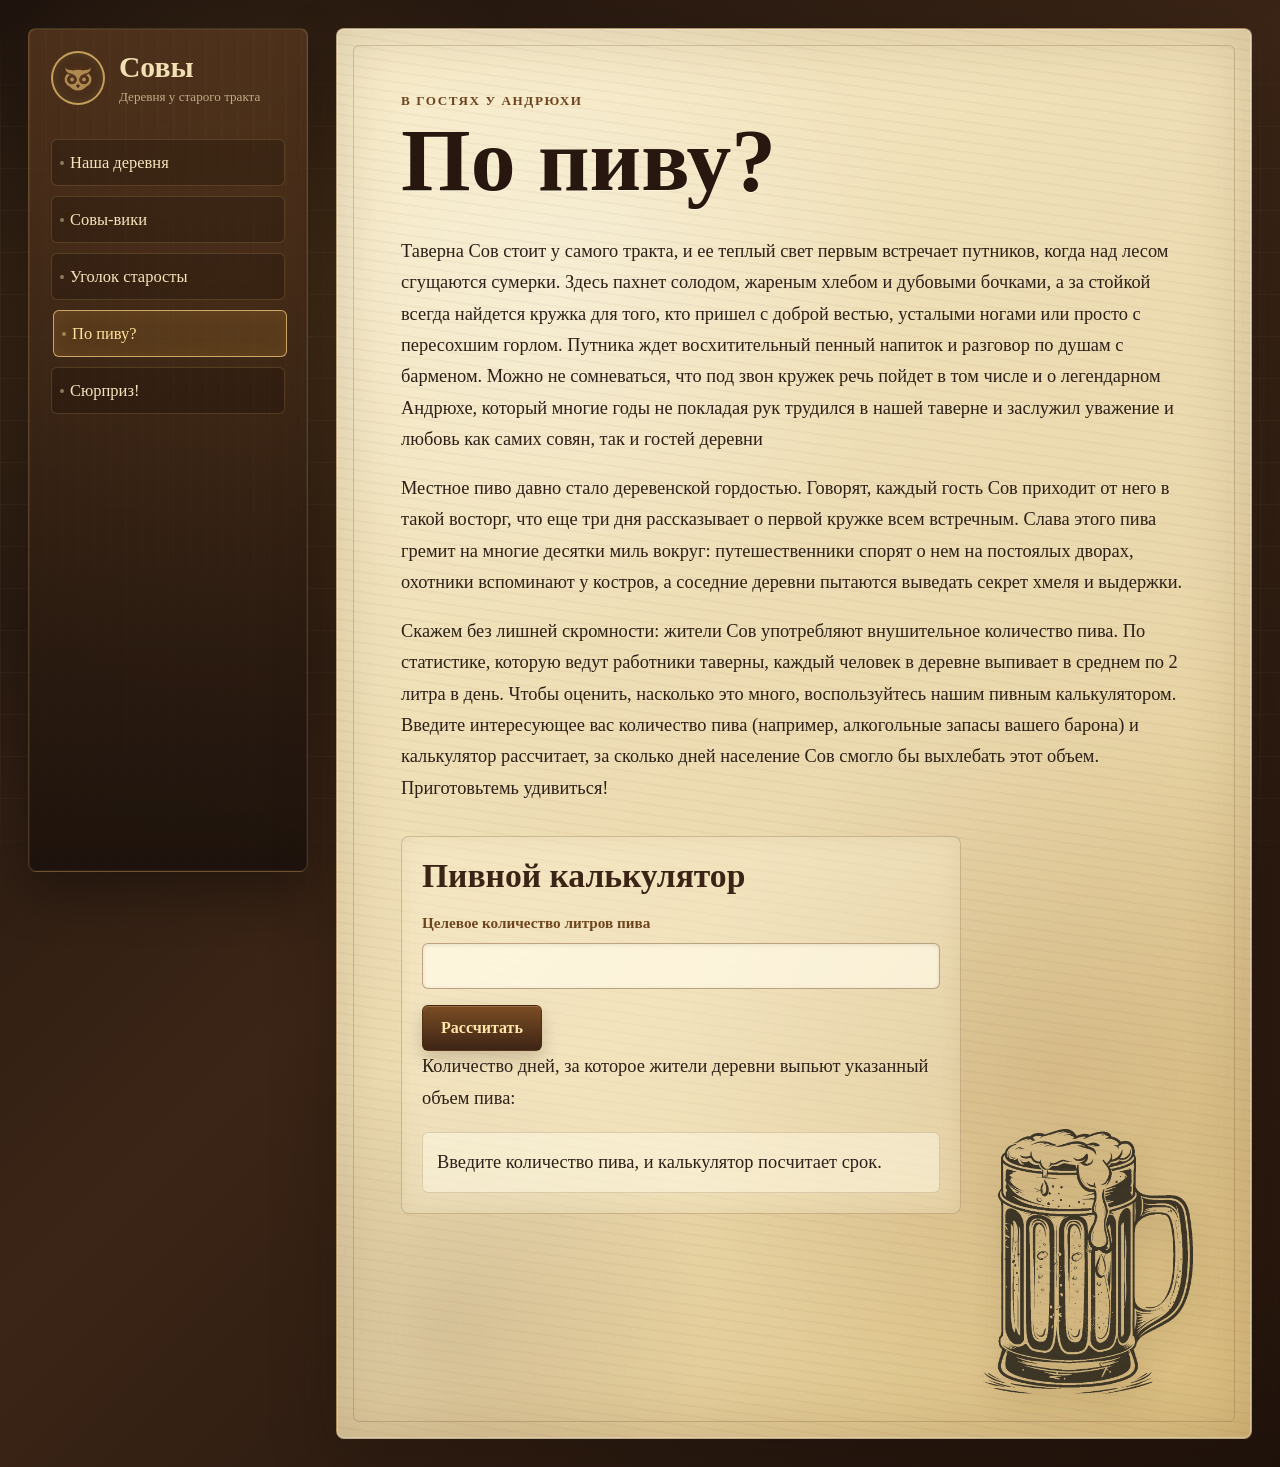
==== beer.html @ d7cab69b "feat: added game files" ====
<!DOCTYPE html>
<html lang="ru">
<head>
  <meta charset="UTF-8">
  <meta name="viewport" content="width=device-width, initial-scale=1.0">
  <title>Совы | По пиву?</title>
  <link rel="stylesheet" href="styles.css">
  <script src="script.js" defer></script>
</head>
<body>
  <div class="app-shell">
    <aside class="sidebar" aria-label="Главное меню">
      <a class="village-mark" href="index.html" aria-label="Совы, главная страница">
        <span class="mark-rune">
          <img src="assets/owl-icon.png" alt="">
        </span>
        <span>
          <strong>Совы</strong>
          <small>Деревня у старого тракта</small>
        </span>
      </a>

      <nav class="main-nav">
        <a href="index.html" data-page="index">Наша деревня</a>
        <a href="wiki.html" data-page="wiki">Совы-вики</a>
        <a href="head.html" data-page="head">Уголок старосты</a>
        <a href="beer.html" data-page="beer">По пиву?</a>
        <a href="surprise.html" data-page="surprise">Сюрприз!</a>
      </nav>
    </aside>

    <main class="parchment">
      <section class="page-heading">
        <p class="eyebrow">В гостях у Андрюхи</p>
        <h1>По пиву?</h1>
      </section>
      <section class="text-content beer-hall">
        <p>
          Таверна Сов стоит у самого тракта, и ее теплый свет первым встречает путников, когда над лесом сгущаются
          сумерки. Здесь пахнет солодом, жареным хлебом и дубовыми бочками, а за стойкой всегда найдется кружка
          для того, кто пришел с доброй вестью, усталыми ногами или просто с пересохшим горлом. Путника ждет
          восхитительный пенный напиток и разговор по душам с барменом. Можно не сомневаться, что под звон кружек
          речь пойдет в том числе и о легендарном Андрюхе, который многие годы не покладая рук трудился в нашей таверне
          и заслужил уважение и любовь как самих совян, так и гостей деревни
        </p>

        <p>
          Местное пиво давно стало деревенской гордостью. Говорят, каждый гость Сов приходит от него в такой
          восторг, что еще три дня рассказывает о первой кружке всем встречным. Слава этого пива гремит на многие
          десятки миль вокруг: путешественники спорят о нем на постоялых дворах, охотники вспоминают у костров, а
          соседние деревни пытаются выведать секрет хмеля и выдержки.
        </p>

        <p>
          Скажем без лишней скромности: жители Сов употребляют внушительное количество пива. По статистике, которую
          ведут работники таверны, каждый человек в деревне выпивает в среднем по 2 литра в день. Чтобы оценить,
          насколько это много, воспользуйтесь нашим пивным калькулятором. Введите интересующее вас количество пива
          (например, алкогольные запасы вашего барона) и калькулятор рассчитает, за сколько дней население Сов
          смогло бы выхлебать этот объем. Приготовьтемь удивиться!
        </p>

        <section class="beer-calculator" aria-labelledby="beer-calculator-title">
          <h2 id="beer-calculator-title">Пивной калькулятор</h2>
          <form class="beer-form" data-beer-form novalidate>
            <label>
              <span>Целевое количество литров пива</span>
              <input type="number" name="liters" min="0" step="0.1" inputmode="decimal" required>
            </label>

            <button type="submit">Рассчитать</button>
          </form>

          <p>
            Количество дней, за которое жители деревни выпьют указанный объем пива:
          </p>
          <div class="beer-result" data-beer-result aria-live="polite">
            Введите количество пива, и калькулятор посчитает срок.
          </div>
        </section>
      </section>
      <img class="owl-illustration" src="assets/beer.png" alt="" aria-hidden="true">
    </main>
  </div>
</body>
</html>
---- styles.css ----
:root {
  --ink: #2d2018;
  --muted-ink: #6a5140;
  --gold: #b78234;
  --gold-dark: #6d451e;
  --wood: #26170f;
  --wood-light: #573820;
  --parchment: #ead8ad;
  --parchment-light: #f7ebc7;
  --shadow: rgba(28, 18, 10, 0.35);
}

* {
  box-sizing: border-box;
}

body {
  min-height: 100vh;
  margin: 0;
  color: var(--ink);
  font-family: Georgia, "Times New Roman", serif;
  background:
    radial-gradient(circle at 18% 20%, rgba(183, 130, 52, 0.22), transparent 24rem),
    radial-gradient(circle at 92% 82%, rgba(67, 37, 18, 0.32), transparent 26rem),
    linear-gradient(135deg, #1c120d 0%, #3b2516 48%, #1b100b 100%);
}

body::before {
  position: fixed;
  inset: 0;
  pointer-events: none;
  content: "";
  background-image:
    linear-gradient(rgba(255, 236, 188, 0.04) 1px, transparent 1px),
    linear-gradient(90deg, rgba(255, 236, 188, 0.04) 1px, transparent 1px);
  background-size: 42px 42px;
  mask-image: linear-gradient(to bottom, transparent, #000 16%, #000 84%, transparent);
}

.app-shell {
  display: grid;
  grid-template-columns: 280px minmax(0, 1fr);
  gap: 28px;
  min-height: 100vh;
  padding: 28px;
}

.sidebar {
  position: sticky;
  top: 28px;
  align-self: start;
  min-height: calc(100vh - 56px);
  padding: 22px;
  border: 1px solid rgba(237, 199, 124, 0.2);
  border-radius: 8px;
  color: #f2dfb3;
  background:
    linear-gradient(180deg, rgba(91, 57, 31, 0.72), rgba(28, 18, 12, 0.92)),
    repeating-linear-gradient(90deg, rgba(255, 255, 255, 0.04) 0 2px, transparent 2px 16px);
  box-shadow: 0 22px 50px rgba(0, 0, 0, 0.32), inset 0 0 0 1px rgba(255, 233, 182, 0.06);
}

.village-mark {
  display: flex;
  align-items: center;
  gap: 14px;
  color: inherit;
  text-decoration: none;
}

.mark-rune {
  display: grid;
  width: 54px;
  height: 54px;
  place-items: center;
  border: 2px solid rgba(238, 196, 113, 0.78);
  border-radius: 50%;
  color: #ffdf8c;
  font-size: 2rem;
  font-weight: 700;
  line-height: 1;
  background: radial-gradient(circle, #5f3b20, #24150d);
  box-shadow: inset 0 0 14px rgba(255, 210, 119, 0.24);
}

.mark-rune img {
  display: block;
  width: 72%;
  height: 72%;
  object-fit: contain;
}

.village-mark strong {
  display: block;
  font-size: 1.85rem;
  letter-spacing: 0;
}

.village-mark small {
  display: block;
  max-width: 150px;
  margin-top: 4px;
  color: rgba(242, 223, 179, 0.7);
  font-size: 0.82rem;
  line-height: 1.3;
}

.main-nav {
  display: grid;
  gap: 10px;
  margin-top: 34px;
}

.main-nav a {
  position: relative;
  display: block;
  min-height: 46px;
  padding: 13px 14px 12px 18px;
  border: 1px solid rgba(238, 196, 113, 0.18);
  border-radius: 6px;
  color: #f5e4bd;
  font-size: 1.03rem;
  text-decoration: none;
  background: rgba(17, 10, 7, 0.24);
  transition: background 160ms ease, border-color 160ms ease, transform 160ms ease;
}

.main-nav a::before {
  position: absolute;
  left: 8px;
  top: 50%;
  width: 4px;
  height: 4px;
  border-radius: 50%;
  content: "";
  background: currentColor;
  transform: translateY(-50%);
  opacity: 0.45;
}

.main-nav a:hover,
.main-nav a:focus-visible,
.main-nav a.is-active {
  border-color: rgba(255, 214, 131, 0.7);
  background: rgba(183, 130, 52, 0.2);
  transform: translateX(2px);
  outline: none;
}

.main-nav a.is-active {
  color: #ffe09a;
  box-shadow: inset 0 0 20px rgba(183, 130, 52, 0.14);
}

.parchment {
  position: relative;
  min-height: calc(100vh - 56px);
  overflow: hidden;
  padding: clamp(34px, 5vw, 68px);
  border: 1px solid rgba(85, 55, 24, 0.36);
  border-radius: 8px;
  background:
    radial-gradient(circle at 24% 18%, rgba(255, 255, 255, 0.34), transparent 22rem),
    radial-gradient(circle at 78% 74%, rgba(130, 78, 31, 0.14), transparent 23rem),
    linear-gradient(135deg, var(--parchment-light), var(--parchment) 58%, #d9bc7d);
  box-shadow:
    0 24px 60px var(--shadow),
    inset 0 0 0 1px rgba(255, 255, 255, 0.28),
    inset 0 0 64px rgba(97, 62, 27, 0.2);
}

.parchment::before {
  position: absolute;
  inset: 16px;
  pointer-events: none;
  content: "";
  border: 1px solid rgba(95, 62, 31, 0.22);
  border-radius: 6px;
}

.parchment::after {
  position: absolute;
  inset: 0;
  pointer-events: none;
  content: "";
  background:
    repeating-linear-gradient(8deg, rgba(105, 73, 42, 0.035) 0 2px, transparent 2px 10px),
    radial-gradient(circle at 12% 92%, rgba(82, 47, 22, 0.12), transparent 16rem);
  mix-blend-mode: multiply;
}

.page-heading {
  position: relative;
  z-index: 1;
}

.eyebrow {
  margin: 0 0 8px;
  color: var(--gold-dark);
  font-size: 0.82rem;
  font-weight: 700;
  letter-spacing: 0.12em;
  text-transform: uppercase;
}

h1 {
  margin: 0;
  color: #28170f;
  font-size: clamp(2.4rem, 7vw, 5.8rem);
  line-height: 0.95;
  text-shadow: 0 1px rgba(255, 250, 229, 0.8);
}

.empty-content {
  position: relative;
  z-index: 1;
  min-height: 52vh;
}

.text-content {
  position: relative;
  z-index: 1;
  max-width: 760px;
  margin-top: 34px;
  padding-bottom: 160px;
  font-size: 1.15rem;
  line-height: 1.7;
}

.text-content p {
  margin: 0 0 18px;
}

.text-content h2 {
  margin: 34px 0 14px;
  color: #3b2415;
  font-size: clamp(1.5rem, 3vw, 2.1rem);
  line-height: 1.15;
}

.values-list {
  display: grid;
  gap: 10px;
  margin: 0;
  padding-left: 1.5rem;
}

.values-list li {
  padding-left: 6px;
}

.wiki-article {
  max-width: 860px;
}

.wiki-stats {
  margin: 28px 0 34px;
  padding: 18px;
  border: 1px solid rgba(109, 69, 30, 0.26);
  border-radius: 8px;
  background: rgba(255, 246, 216, 0.32);
  box-shadow: inset 0 0 22px rgba(109, 69, 30, 0.08);
}

.wiki-stats dl {
  display: grid;
  grid-template-columns: repeat(2, minmax(0, 1fr));
  gap: 16px;
  margin: 0;
}

.wiki-stats dt {
  margin-bottom: 5px;
  color: var(--gold-dark);
  font-size: 0.84rem;
  font-weight: 700;
  text-transform: uppercase;
}

.wiki-stats dd {
  margin: 0;
  color: var(--ink);
  font-size: 1.08rem;
}

.edit-wiki-button,
.wiki-edit-modal__actions button {
  min-height: 44px;
  padding: 10px 16px;
  border: 1px solid rgba(73, 43, 19, 0.72);
  border-radius: 6px;
  color: #ffe7aa;
  font: 700 1rem Georgia, "Times New Roman", serif;
  cursor: pointer;
  background: linear-gradient(180deg, #7b4d25, #3d2414);
  box-shadow: 0 8px 18px rgba(58, 34, 14, 0.18), inset 0 1px rgba(255, 229, 172, 0.2);
}

.edit-wiki-button:hover,
.edit-wiki-button:focus-visible,
.wiki-edit-modal__actions button:hover,
.wiki-edit-modal__actions button:focus-visible {
  background: linear-gradient(180deg, #8c5a2a, #472a17);
  outline: none;
}

.wiki-edit-modal__actions .button-secondary {
  color: #3d2414;
  background: rgba(255, 246, 216, 0.72);
}

.wiki-edit-modal__actions .button-secondary:hover,
.wiki-edit-modal__actions .button-secondary:focus-visible {
  background: rgba(255, 236, 188, 0.92);
}

.wiki-edit-modal[hidden] {
  display: none;
}

.wiki-edit-modal {
  position: fixed;
  inset: 0;
  z-index: 10;
  display: grid;
  place-items: center;
  padding: 24px;
}

.wiki-edit-modal__backdrop {
  position: absolute;
  inset: 0;
  background: rgba(20, 12, 8, 0.68);
  backdrop-filter: blur(2px);
}

.wiki-edit-modal__dialog {
  position: relative;
  z-index: 1;
  display: grid;
  gap: 15px;
  width: min(92vw, 520px);
  padding: 24px;
  border: 1px solid rgba(255, 222, 152, 0.42);
  border-radius: 8px;
  background: linear-gradient(135deg, #f7ebc7, #d9bc7d);
  box-shadow: 0 28px 70px rgba(0, 0, 0, 0.48);
}

.wiki-edit-modal__dialog h2 {
  margin: 0 0 4px;
  color: #3b2415;
  font-size: 1.7rem;
  line-height: 1.15;
}

.wiki-edit-modal__dialog label {
  display: grid;
  gap: 7px;
  color: var(--gold-dark);
  font-size: 0.95rem;
  font-weight: 700;
}

.wiki-edit-modal__dialog input {
  width: 100%;
  min-height: 44px;
  padding: 9px 11px;
  border: 1px solid rgba(109, 69, 30, 0.46);
  border-radius: 6px;
  color: var(--ink);
  font: 1rem Georgia, "Times New Roman", serif;
  background: rgba(255, 250, 231, 0.78);
  box-shadow: inset 0 1px 4px rgba(79, 48, 22, 0.12);
}

.wiki-edit-modal__dialog input:focus {
  border-color: var(--gold-dark);
  outline: 3px solid rgba(183, 130, 52, 0.22);
}

.form-error {
  margin: 0;
  color: #7b2417;
  font-size: 0.95rem;
  font-weight: 700;
}

.wiki-edit-modal__actions {
  display: flex;
  justify-content: flex-end;
  gap: 10px;
  margin-top: 4px;
}

.head-corner {
  max-width: 820px;
}

.elder-form {
  display: grid;
  gap: 16px;
  max-width: 560px;
  margin-top: 28px;
}

.elder-form label {
  display: grid;
  gap: 8px;
  color: var(--gold-dark);
  font-size: 0.95rem;
  font-weight: 700;
}

.elder-form select,
.elder-form textarea {
  width: 100%;
  padding: 10px 12px;
  border: 1px solid rgba(109, 69, 30, 0.46);
  border-radius: 6px;
  color: var(--ink);
  font: 1rem Georgia, "Times New Roman", serif;
  background: rgba(255, 250, 231, 0.72);
  box-shadow: inset 0 1px 4px rgba(79, 48, 22, 0.12);
}

.elder-form select {
  min-height: 46px;
}

.elder-form textarea {
  min-height: 112px;
  resize: vertical;
}

.elder-form select:focus,
.elder-form textarea:focus {
  border-color: var(--gold-dark);
  outline: 3px solid rgba(183, 130, 52, 0.22);
}

.elder-form button {
  justify-self: start;
  min-height: 46px;
  padding: 11px 18px;
  border: 1px solid rgba(73, 43, 19, 0.72);
  border-radius: 6px;
  color: #ffe7aa;
  font: 700 1rem Georgia, "Times New Roman", serif;
  cursor: pointer;
  background: linear-gradient(180deg, #7b4d25, #3d2414);
  box-shadow: 0 8px 18px rgba(58, 34, 14, 0.22), inset 0 1px rgba(255, 229, 172, 0.2);
}

.elder-form button:hover,
.elder-form button:focus-visible {
  background: linear-gradient(180deg, #8c5a2a, #472a17);
  outline: none;
}

.elder-answer {
  max-width: 720px;
  min-height: 110px;
  margin-top: 26px;
  padding: 22px;
  border: 1px solid rgba(109, 69, 30, 0.28);
  border-radius: 8px;
  color: var(--ink);
  background: rgba(255, 246, 216, 0.34);
  box-shadow: inset 0 0 22px rgba(109, 69, 30, 0.08);
}

.beer-hall {
  max-width: 820px;
}

.beer-calculator {
  max-width: 560px;
  margin-top: 32px;
  padding: 20px;
  border: 1px solid rgba(109, 69, 30, 0.28);
  border-radius: 8px;
  background: rgba(255, 246, 216, 0.34);
  box-shadow: inset 0 0 22px rgba(109, 69, 30, 0.08);
}

.beer-calculator h2 {
  margin-top: 0;
}

.beer-form {
  display: grid;
  gap: 16px;
}

.beer-form label {
  display: grid;
  gap: 8px;
  color: var(--gold-dark);
  font-size: 0.95rem;
  font-weight: 700;
}

.beer-form input {
  width: 100%;
  min-height: 46px;
  padding: 10px 12px;
  border: 1px solid rgba(109, 69, 30, 0.46);
  border-radius: 6px;
  color: var(--ink);
  font: 1rem Georgia, "Times New Roman", serif;
  background: rgba(255, 250, 231, 0.72);
  box-shadow: inset 0 1px 4px rgba(79, 48, 22, 0.12);
}

.beer-form input:focus {
  border-color: var(--gold-dark);
  outline: 3px solid rgba(183, 130, 52, 0.22);
}

.beer-form button {
  justify-self: start;
  min-height: 46px;
  padding: 11px 18px;
  border: 1px solid rgba(73, 43, 19, 0.72);
  border-radius: 6px;
  color: #ffe7aa;
  font: 700 1rem Georgia, "Times New Roman", serif;
  cursor: pointer;
  background: linear-gradient(180deg, #7b4d25, #3d2414);
  box-shadow: 0 8px 18px rgba(58, 34, 14, 0.22), inset 0 1px rgba(255, 229, 172, 0.2);
}

.beer-form button:hover,
.beer-form button:focus-visible {
  background: linear-gradient(180deg, #8c5a2a, #472a17);
  outline: none;
}

.beer-result {
  min-height: 58px;
  margin-top: 18px;
  padding: 14px;
  border: 1px solid rgba(109, 69, 30, 0.2);
  border-radius: 6px;
  color: var(--ink);
  background: rgba(255, 250, 231, 0.48);
}

.admin-panel {
  max-width: 520px;
}

.admin-form {
  display: grid;
  gap: 16px;
  padding: 22px;
  border: 1px solid rgba(109, 69, 30, 0.28);
  border-radius: 8px;
  background: rgba(255, 246, 216, 0.34);
  box-shadow: inset 0 0 22px rgba(109, 69, 30, 0.08);
}

.admin-form label {
  display: grid;
  gap: 8px;
  color: var(--gold-dark);
  font-size: 0.95rem;
  font-weight: 700;
}

.admin-form input {
  width: 100%;
  min-height: 46px;
  padding: 10px 12px;
  border: 1px solid rgba(109, 69, 30, 0.46);
  border-radius: 6px;
  color: var(--ink);
  font: 1rem Georgia, "Times New Roman", serif;
  background: rgba(255, 250, 231, 0.72);
  box-shadow: inset 0 1px 4px rgba(79, 48, 22, 0.12);
}

.admin-form input:focus {
  border-color: var(--gold-dark);
  outline: 3px solid rgba(183, 130, 52, 0.22);
}

.admin-login-result {
  min-height: 24px;
  color: #7b2417;
  font-size: 0.95rem;
  font-weight: 700;
}

.admin-form__actions {
  display: flex;
  flex-wrap: wrap;
  gap: 10px;
  margin-top: 4px;
}

.admin-form__actions button {
  min-height: 46px;
  padding: 11px 18px;
  border: 1px solid rgba(73, 43, 19, 0.72);
  border-radius: 6px;
  color: #ffe7aa;
  font: 700 1rem Georgia, "Times New Roman", serif;
  cursor: pointer;
  background: linear-gradient(180deg, #7b4d25, #3d2414);
  box-shadow: 0 8px 18px rgba(58, 34, 14, 0.22), inset 0 1px rgba(255, 229, 172, 0.2);
}

.admin-form__actions button:hover,
.admin-form__actions button:focus-visible {
  background: linear-gradient(180deg, #8c5a2a, #472a17);
  outline: none;
}

.admin-form__actions .button-secondary {
  color: #3d2414;
  background: rgba(255, 246, 216, 0.72);
}

.admin-form__actions .button-secondary:hover,
.admin-form__actions .button-secondary:focus-visible {
  background: rgba(255, 236, 188, 0.92);
}

.admin-reset-modal[hidden] {
  display: none;
}

.admin-reset-modal {
  position: fixed;
  inset: 0;
  z-index: 10;
  display: grid;
  place-items: center;
  padding: 24px;
}

.admin-reset-modal__backdrop {
  position: absolute;
  inset: 0;
  background: rgba(20, 12, 8, 0.68);
  backdrop-filter: blur(2px);
}

.admin-reset-modal__dialog {
  position: relative;
  z-index: 1;
  display: grid;
  gap: 15px;
  width: min(92vw, 520px);
  padding: 24px;
  border: 1px solid rgba(255, 222, 152, 0.42);
  border-radius: 8px;
  background: linear-gradient(135deg, #f7ebc7, #d9bc7d);
  box-shadow: 0 28px 70px rgba(0, 0, 0, 0.48);
}

.admin-reset-modal__dialog h2 {
  margin: 0;
  color: #3b2415;
  font-size: 1.7rem;
  line-height: 1.15;
}

.security-question {
  margin: 0;
  color: var(--ink);
  font-size: 1.08rem;
  font-weight: 700;
}

.admin-reset-modal__dialog label {
  display: grid;
  gap: 8px;
  color: var(--gold-dark);
  font-size: 0.95rem;
  font-weight: 700;
}

.admin-reset-modal__dialog input {
  width: 100%;
  min-height: 46px;
  padding: 10px 12px;
  border: 1px solid rgba(109, 69, 30, 0.46);
  border-radius: 6px;
  color: var(--ink);
  font: 1rem Georgia, "Times New Roman", serif;
  background: rgba(255, 250, 231, 0.72);
  box-shadow: inset 0 1px 4px rgba(79, 48, 22, 0.12);
}

.admin-reset-modal__dialog input:focus {
  border-color: var(--gold-dark);
  outline: 3px solid rgba(183, 130, 52, 0.22);
}

.admin-reset-result {
  min-height: 58px;
  padding: 14px;
  border: 1px solid rgba(109, 69, 30, 0.2);
  border-radius: 6px;
  color: var(--ink);
  background: rgba(255, 250, 231, 0.48);
}

.admin-reset-modal__actions {
  display: flex;
  justify-content: flex-end;
  gap: 10px;
  margin-top: 4px;
}

.admin-reset-modal__actions button {
  min-height: 44px;
  padding: 10px 16px;
  border: 1px solid rgba(73, 43, 19, 0.72);
  border-radius: 6px;
  color: #ffe7aa;
  font: 700 1rem Georgia, "Times New Roman", serif;
  cursor: pointer;
  background: linear-gradient(180deg, #7b4d25, #3d2414);
  box-shadow: 0 8px 18px rgba(58, 34, 14, 0.18), inset 0 1px rgba(255, 229, 172, 0.2);
}

.admin-reset-modal__actions button:hover,
.admin-reset-modal__actions button:focus-visible {
  background: linear-gradient(180deg, #8c5a2a, #472a17);
  outline: none;
}

.admin-reset-modal__actions .button-secondary {
  color: #3d2414;
  background: rgba(255, 246, 216, 0.72);
}

.admin-reset-modal__actions .button-secondary:hover,
.admin-reset-modal__actions .button-secondary:focus-visible {
  background: rgba(255, 236, 188, 0.92);
}

.admin-settings-modal[hidden] {
  display: none;
}

.admin-settings-modal {
  position: fixed;
  inset: 0;
  z-index: 10;
  display: grid;
  place-items: center;
  padding: 24px;
}

.admin-settings-modal__backdrop {
  position: absolute;
  inset: 0;
  background: rgba(20, 12, 8, 0.68);
  backdrop-filter: blur(2px);
}

.admin-settings-modal__dialog {
  position: relative;
  z-index: 1;
  display: grid;
  gap: 15px;
  width: min(92vw, 620px);
  max-height: 88vh;
  overflow: auto;
  padding: 24px;
  border: 1px solid rgba(255, 222, 152, 0.42);
  border-radius: 8px;
  background: linear-gradient(135deg, #f7ebc7, #d9bc7d);
  box-shadow: 0 28px 70px rgba(0, 0, 0, 0.48);
}

.admin-settings-modal__dialog h2 {
  margin: 0;
  color: #3b2415;
  font-size: 1.7rem;
  line-height: 1.15;
}

.admin-settings-modal__dialog fieldset {
  display: grid;
  gap: 14px;
  margin: 0;
  padding: 16px;
  border: 1px solid rgba(109, 69, 30, 0.24);
  border-radius: 8px;
}

.admin-settings-modal__dialog legend {
  padding: 0 6px;
  color: #3b2415;
  font-weight: 700;
}

.admin-settings-modal__dialog label {
  display: grid;
  gap: 8px;
  color: var(--gold-dark);
  font-size: 0.95rem;
  font-weight: 700;
}

.admin-settings-modal__dialog input {
  width: 100%;
  min-height: 44px;
  padding: 9px 11px;
  border: 1px solid rgba(109, 69, 30, 0.46);
  border-radius: 6px;
  color: var(--ink);
  font: 1rem Georgia, "Times New Roman", serif;
  background: rgba(255, 250, 231, 0.78);
  box-shadow: inset 0 1px 4px rgba(79, 48, 22, 0.12);
}

.admin-settings-modal__dialog input:focus {
  border-color: var(--gold-dark);
  outline: 3px solid rgba(183, 130, 52, 0.22);
}

.admin-settings-modal__actions {
  display: flex;
  justify-content: flex-end;
  gap: 10px;
  margin-top: 4px;
}

.admin-settings-modal__actions button {
  min-height: 44px;
  padding: 10px 16px;
  border: 1px solid rgba(73, 43, 19, 0.72);
  border-radius: 6px;
  color: #ffe7aa;
  font: 700 1rem Georgia, "Times New Roman", serif;
  cursor: pointer;
  background: linear-gradient(180deg, #7b4d25, #3d2414);
  box-shadow: 0 8px 18px rgba(58, 34, 14, 0.18), inset 0 1px rgba(255, 229, 172, 0.2);
}

.admin-settings-modal__actions button:hover,
.admin-settings-modal__actions button:focus-visible {
  background: linear-gradient(180deg, #8c5a2a, #472a17);
  outline: none;
}

.admin-settings-modal__actions .button-secondary {
  color: #3d2414;
  background: rgba(255, 246, 216, 0.72);
}

.admin-settings-modal__actions .button-secondary:hover,
.admin-settings-modal__actions .button-secondary:focus-visible {
  background: rgba(255, 236, 188, 0.92);
}

.surprise-content {
  position: relative;
  z-index: 1;
  display: grid;
  gap: 28px;
  max-width: 1000px;
  margin-top: 36px;
  padding-bottom: 160px;
}

.story-placeholder {
  min-height: 150px;
  padding: 24px;
  border: 1px solid rgba(109, 69, 30, 0.28);
  border-radius: 8px;
  color: var(--muted-ink);
  font-size: 1.14rem;
  line-height: 1.6;
  background: rgba(255, 246, 216, 0.32);
  box-shadow: inset 0 0 22px rgba(109, 69, 30, 0.08);
}

.key-form {
  display: grid;
  gap: 16px;
  max-width: 420px;
}

.key-form label {
  display: grid;
  gap: 8px;
  color: var(--gold-dark);
  font-size: 0.95rem;
  font-weight: 700;
}

.key-form input {
  width: 100%;
  min-height: 46px;
  padding: 10px 12px;
  border: 1px solid rgba(109, 69, 30, 0.46);
  border-radius: 6px;
  color: var(--ink);
  font: 1rem Georgia, "Times New Roman", serif;
  background: rgba(255, 250, 231, 0.72);
  box-shadow: inset 0 1px 4px rgba(79, 48, 22, 0.12);
}

.key-form input:focus {
  border-color: var(--gold-dark);
  outline: 3px solid rgba(183, 130, 52, 0.22);
}

.key-form button {
  justify-self: start;
  min-height: 46px;
  padding: 11px 18px;
  border: 1px solid rgba(73, 43, 19, 0.72);
  border-radius: 6px;
  color: #ffe7aa;
  font: 700 1rem Georgia, "Times New Roman", serif;
  cursor: pointer;
  background: linear-gradient(180deg, #7b4d25, #3d2414);
  box-shadow: 0 8px 18px rgba(58, 34, 14, 0.22), inset 0 1px rgba(255, 229, 172, 0.2);
}

.key-form button:hover,
.key-form button:focus-visible {
  background: linear-gradient(180deg, #8c5a2a, #472a17);
  outline: none;
}

.key-modal[hidden] {
  display: none;
}

.key-modal {
  position: fixed;
  inset: 0;
  z-index: 10;
  display: grid;
  place-items: center;
  padding: 24px;
}

.key-modal__backdrop {
  position: absolute;
  inset: 0;
  background: rgba(20, 12, 8, 0.68);
  backdrop-filter: blur(2px);
}

.key-modal__dialog {
  position: relative;
  width: min(92vw, 560px);
  padding: 18px;
  border: 1px solid rgba(255, 222, 152, 0.42);
  border-radius: 8px;
  background: linear-gradient(135deg, #f7ebc7, #d9bc7d);
  box-shadow: 0 28px 70px rgba(0, 0, 0, 0.48);
}

.key-modal__dialog img {
  display: block;
  width: 100%;
  max-height: 70vh;
  object-fit: contain;
  border-radius: 6px;
}

.key-modal__close {
  position: absolute;
  top: -14px;
  right: -14px;
  display: grid;
  width: 34px;
  height: 34px;
  place-items: center;
  border: 1px solid rgba(255, 222, 152, 0.58);
  border-radius: 50%;
  color: #ffe7aa;
  font-size: 1.45rem;
  line-height: 1;
  cursor: pointer;
  background: #3d2414;
  box-shadow: 0 8px 16px rgba(0, 0, 0, 0.28);
}

.owl-illustration {
  position: absolute;
  right: clamp(22px, 5vw, 58px);
  bottom: clamp(20px, 4vw, 44px);
  z-index: 1;
  width: clamp(112px, 18vw, 210px);
  opacity: 0.72;
  filter: drop-shadow(0 14px 16px rgba(84, 53, 20, 0.24));
  pointer-events: none;
  user-select: none;
}

@media (max-width: 780px) {
  .app-shell {
    grid-template-columns: 1fr;
    gap: 16px;
    padding: 14px;
  }

  .sidebar {
    position: static;
    min-height: auto;
    padding: 16px;
  }

  .main-nav {
    grid-template-columns: repeat(2, minmax(0, 1fr));
    gap: 8px;
    margin-top: 18px;
  }

  .main-nav a {
    min-height: 42px;
    padding: 11px 10px 10px 16px;
    font-size: 0.96rem;
  }

  .parchment {
    min-height: 66vh;
    padding: 30px 24px 130px;
  }

  .surprise-content {
    padding-bottom: 110px;
  }

  .wiki-stats dl {
    grid-template-columns: 1fr;
  }

  .owl-illustration {
    width: 118px;
  }
}

@media (max-width: 440px) {
  .village-mark strong {
    font-size: 1.5rem;
  }

  .main-nav {
    grid-template-columns: 1fr;
  }
}
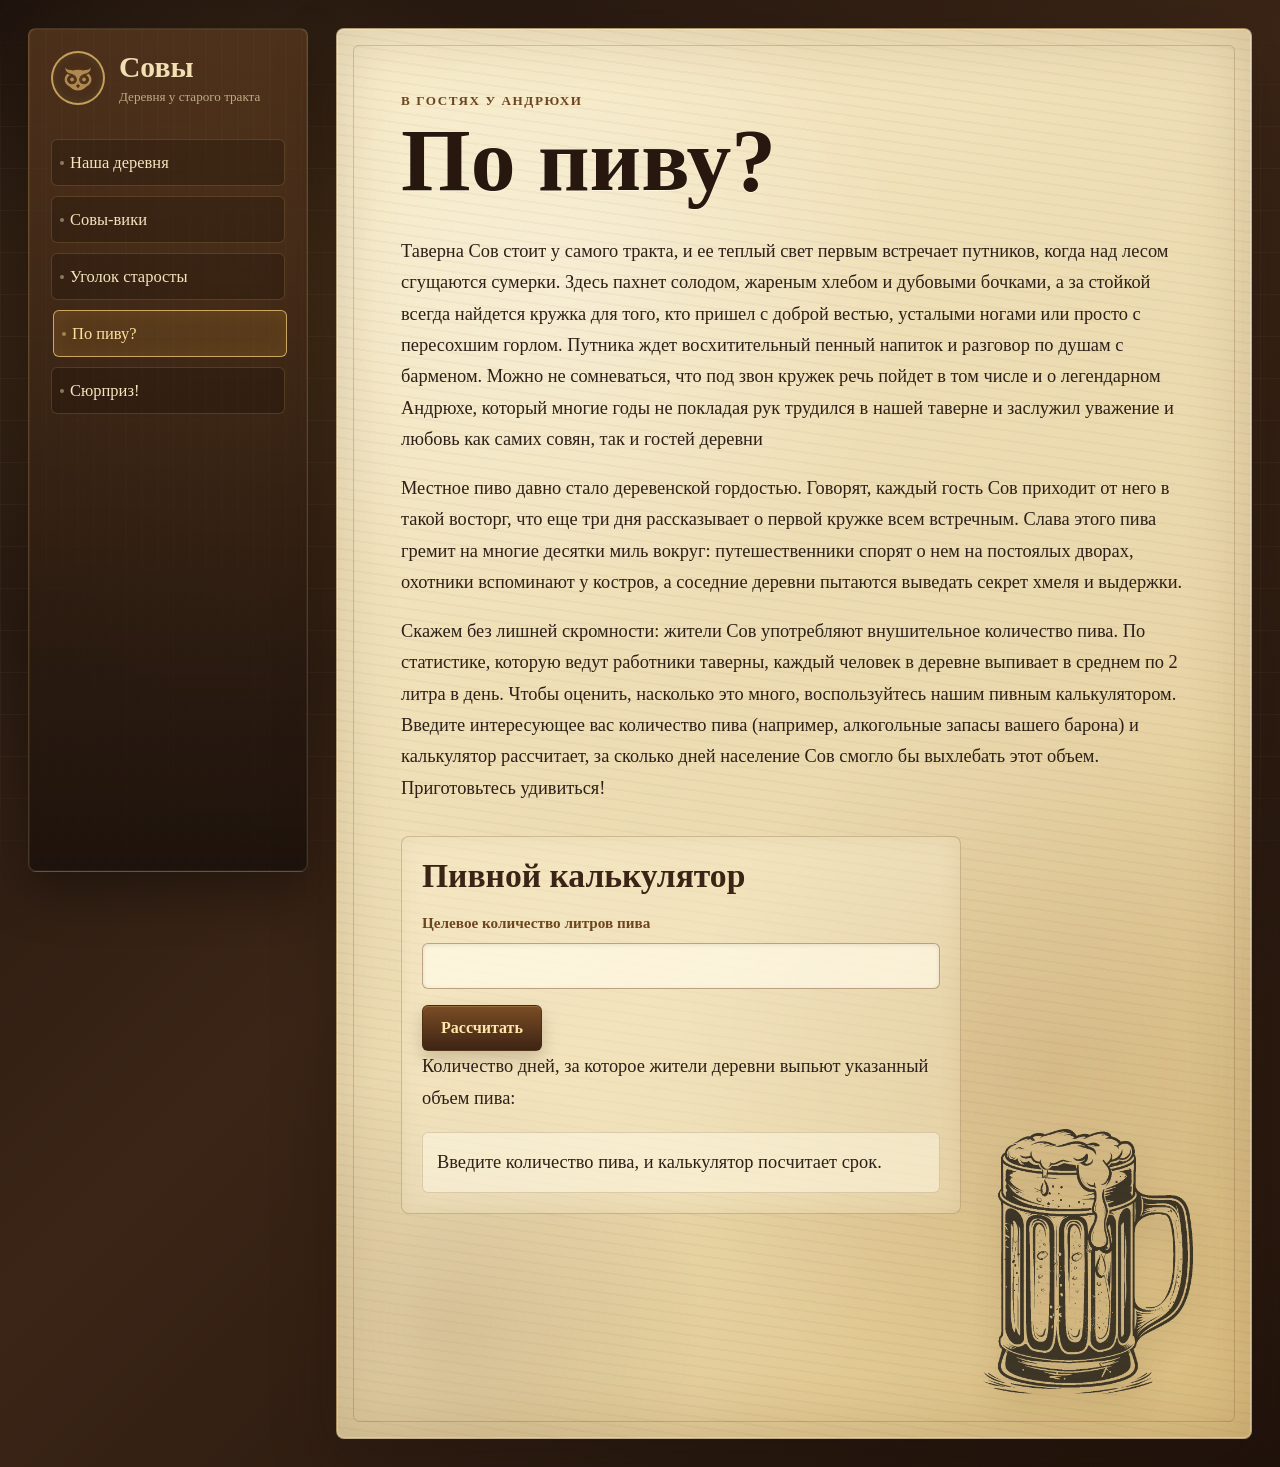
==== commit e25bd7df: "fix: fixed a typo" ====
--- a/beer.html
+++ b/beer.html
@@ -56,7 +56,7 @@
           ведут работники таверны, каждый человек в деревне выпивает в среднем по 2 литра в день. Чтобы оценить,
           насколько это много, воспользуйтесь нашим пивным калькулятором. Введите интересующее вас количество пива
           (например, алкогольные запасы вашего барона) и калькулятор рассчитает, за сколько дней население Сов
-          смогло бы выхлебать этот объем. Приготовьтемь удивиться!
+          смогло бы выхлебать этот объем. Приготовьтесь удивиться!
         </p>
 
         <section class="beer-calculator" aria-labelledby="beer-calculator-title">
